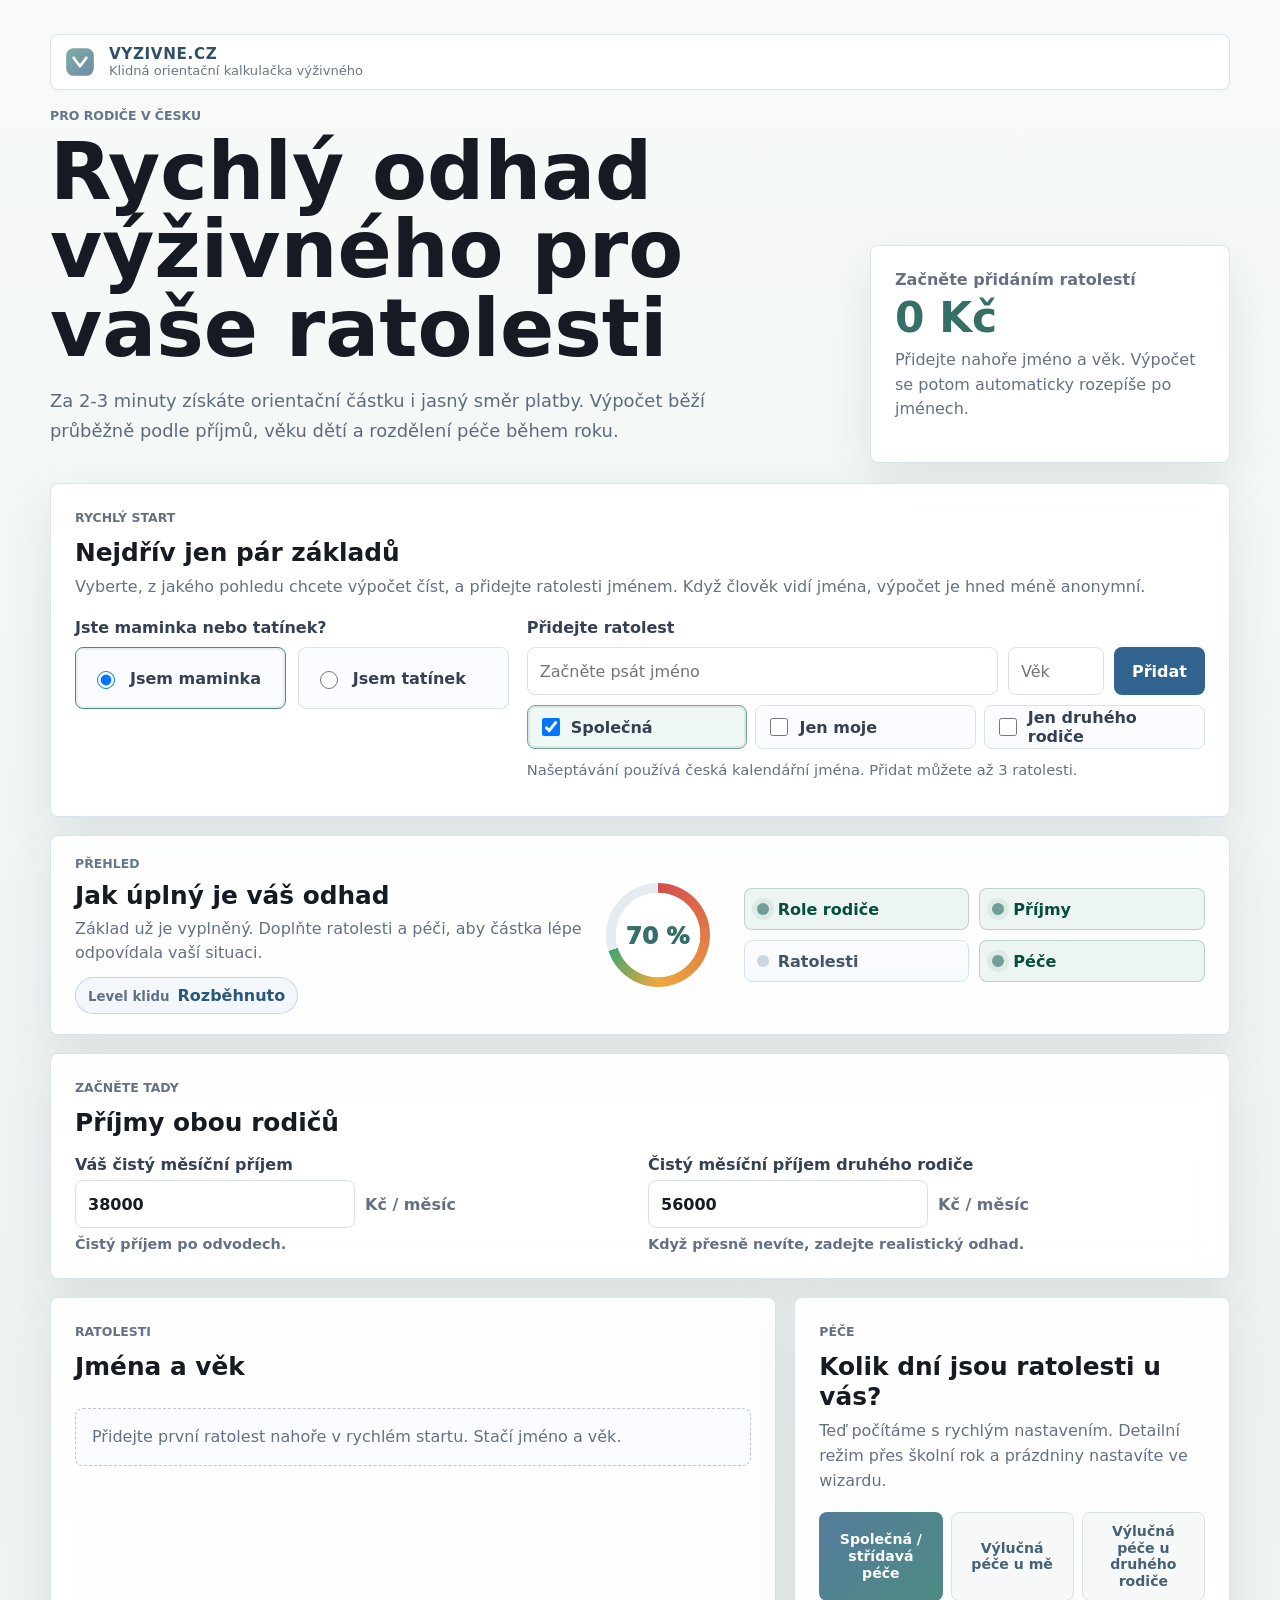
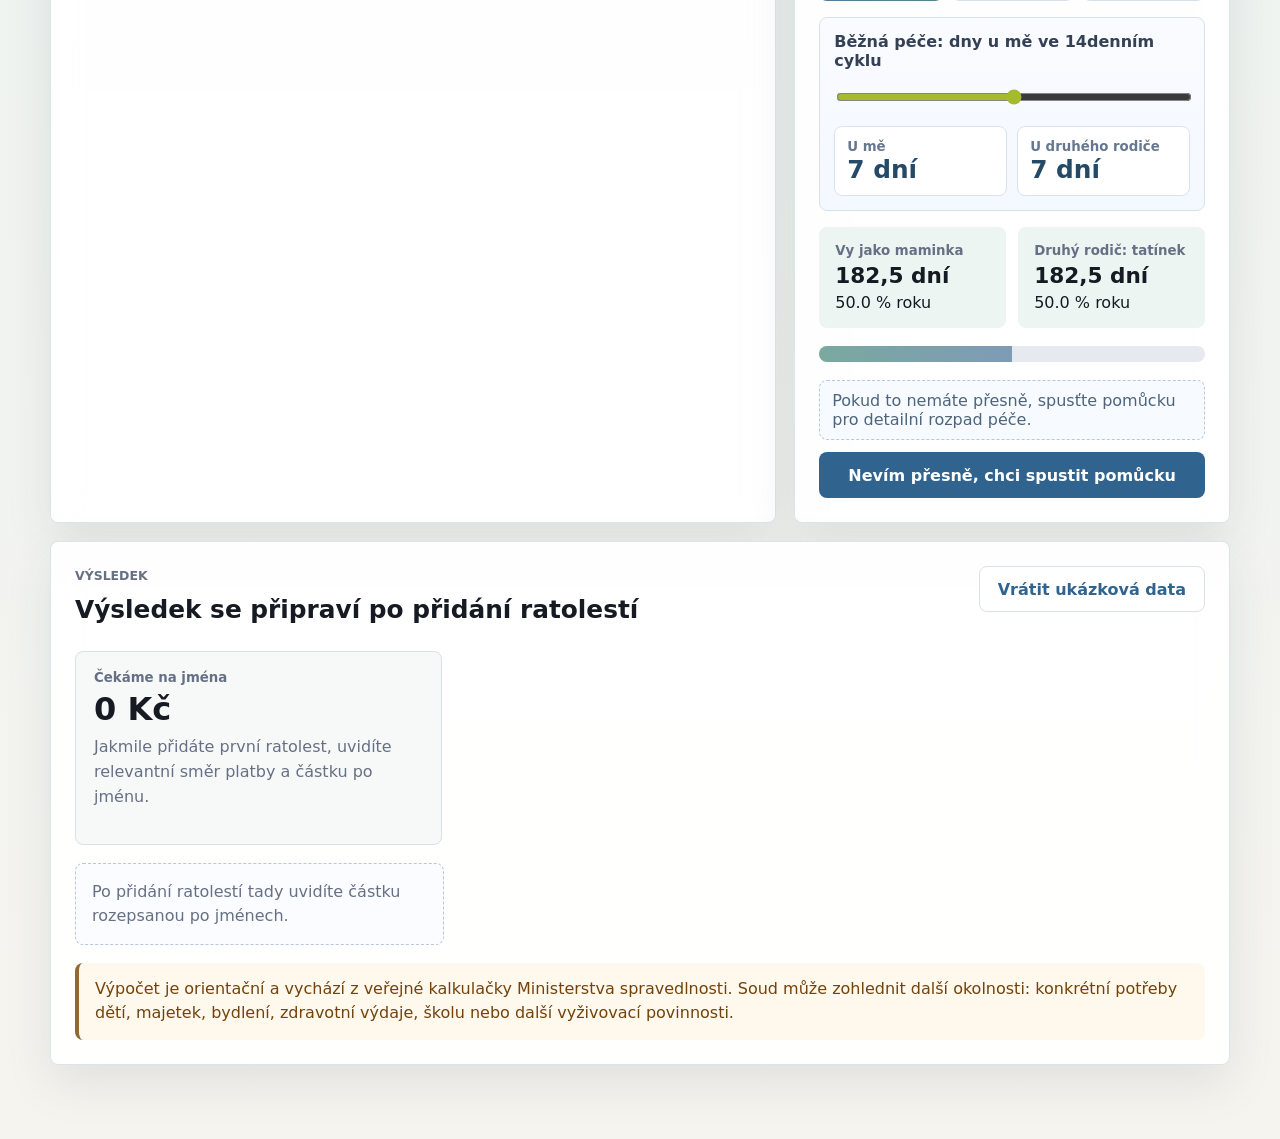
==== index.html @ 01958b6e "Switch child ownership to 3-checkbox scope model" ====
<!doctype html>
<html lang="cs">
  <head>
    <meta charset="utf-8">
    <meta name="viewport" content="width=device-width, initial-scale=1">
    <title>Vyzivne.cz | Klidná kalkulačka výživného</title>
    <meta name="description" content="Klidná orientační kalkulačka výživného pro rodiče v Česku. Rychlý odhad podle příjmů, věku ratolestí a rozdělení péče během roku i prázdnin.">
    <meta name="robots" content="index, follow, max-image-preview:large">
    <meta name="theme-color" content="#7DAEA4">
    <link rel="canonical" href="https://vyzivne.vercel.app/">

    <meta property="og:type" content="website">
    <meta property="og:locale" content="cs_CZ">
    <meta property="og:site_name" content="Vyzivne.cz">
    <meta property="og:title" content="Vyzivne.cz | Klidná kalkulačka výživného">
    <meta property="og:description" content="Rychlý orientační odhad výživného pro rodiče v Česku. Přehledně podle příjmů, věku ratolestí a péče včetně prázdnin.">
    <meta property="og:url" content="https://vyzivne.vercel.app/">
    <meta property="og:image" content="https://vyzivne.vercel.app/og-image.svg">
    <meta property="og:image:type" content="image/svg+xml">
    <meta property="og:image:width" content="1200">
    <meta property="og:image:height" content="630">

    <meta name="twitter:card" content="summary_large_image">
    <meta name="twitter:title" content="Vyzivne.cz | Klidná kalkulačka výživného">
    <meta name="twitter:description" content="Orientační kalkulačka výživného pro rodiče v Česku.">
    <meta name="twitter:image" content="https://vyzivne.vercel.app/og-image.svg">

    <link rel="icon" type="image/svg+xml" href="/favicon.svg">
    <link rel="apple-touch-icon" href="/favicon.svg">
    <link rel="manifest" href="/site.webmanifest">
    <script type="application/ld+json">
      {
        "@context": "https://schema.org",
        "@type": "WebApplication",
        "name": "Vyzivne.cz",
        "url": "https://vyzivne.vercel.app/",
        "applicationCategory": "FinanceApplication",
        "operatingSystem": "Web",
        "inLanguage": "cs-CZ",
        "description": "Klidná orientační kalkulačka výživného pro rodiče v Česku.",
        "offers": {
          "@type": "Offer",
          "price": "0",
          "priceCurrency": "CZK"
        }
      }
    </script>
    <link rel="stylesheet" href="styles.css">
  </head>
  <body>
    <main class="app-shell">
      <header class="brand-header" aria-label="Název aplikace">
        <svg class="brand-logo" viewBox="0 0 64 64" aria-hidden="true">
          <defs>
            <linearGradient id="brandGradient" x1="0%" y1="0%" x2="100%" y2="100%">
              <stop offset="0%" stop-color="#7DAEA4"></stop>
              <stop offset="100%" stop-color="#6F89A8"></stop>
            </linearGradient>
          </defs>
          <rect x="6" y="6" width="52" height="52" rx="14" fill="url(#brandGradient)"></rect>
          <path d="M20 24L32 40L44 24" fill="none" stroke="#FFFFFF" stroke-width="5" stroke-linecap="round" stroke-linejoin="round"></path>
        </svg>
        <div class="brand-text">
          <strong>VYZIVNE.CZ</strong>
          <span>Klidná orientační kalkulačka výživného</span>
        </div>
      </header>

      <section class="hero">
        <div class="hero-copy">
          <p class="eyebrow">Pro rodiče v Česku</p>
          <h1>Rychlý odhad výživného pro vaše ratolesti</h1>
          <p class="lead">Za 2-3 minuty získáte orientační částku i jasný směr platby. Výpočet běží průběžně podle příjmů, věku dětí a rozdělení péče během roku.</p>
        </div>
        <div class="result-hero" aria-live="polite">
          <span id="resultContext">Při zadaných údajích vychází</span>
          <strong id="mainAmount">0 Kč</strong>
          <p id="mainVerdict">Vyplňte příjmy a ratolesti. Výsledek se dopočítá automaticky.</p>
        </div>
      </section>

      <section class="onboarding-card" aria-labelledby="onboardingTitle">
        <div class="section-head">
          <p class="eyebrow">Rychlý start</p>
          <h2 id="onboardingTitle">Nejdřív jen pár základů</h2>
          <p>Vyberte, z jakého pohledu chcete výpočet číst, a přidejte ratolesti jménem. Když člověk vidí jména, výpočet je hned méně anonymní.</p>
        </div>

        <div class="start-grid">
          <div>
            <label class="field-label">Jste maminka nebo tatínek?</label>
            <div class="role-grid compact" role="radiogroup" aria-label="Jste maminka nebo tatínek">
              <label class="role-choice">
                <input type="radio" name="userRole" value="mother" checked>
                <span>Jsem maminka</span>
              </label>
              <label class="role-choice">
                <input type="radio" name="userRole" value="father">
                <span>Jsem tatínek</span>
              </label>
            </div>
          </div>

          <div class="child-add">
            <label class="field-label" for="childNameInput">Přidejte ratolest</label>
            <div class="add-row">
              <input id="childNameInput" type="text" name="childQuickName" list="czechNameOptions" autocomplete="name" spellcheck="false" placeholder="Začněte psát jméno" maxlength="32">
              <input id="childAgeInput" type="number" name="childQuickAge" min="0" max="26" placeholder="Věk" inputmode="numeric">
              <button id="addChildBtn" type="button">Přidat</button>
            </div>
            <div class="scope-group" aria-label="Typ ratolesti">
              <label class="scope-option">
                <input id="childScopeShared" type="checkbox" checked>
                <span>Společná</span>
              </label>
              <label class="scope-option">
                <input id="childScopeMine" type="checkbox">
                <span>Jen moje</span>
              </label>
              <label class="scope-option">
                <input id="childScopeOther" type="checkbox">
                <span>Jen druhého rodiče</span>
              </label>
            </div>
            <datalist id="czechNameOptions"></datalist>
            <p class="microcopy">Našeptávání používá česká kalendářní jména. Přidat můžete až 3 ratolesti.</p>
            <div id="childTagList" class="child-tags" aria-live="polite"></div>
          </div>
        </div>
      </section>

      <section class="momentum-card" aria-labelledby="momentumTitle">
        <div class="momentum-copy">
          <p class="eyebrow">Přehled</p>
          <h2 id="momentumTitle">Jak úplný je váš odhad</h2>
          <p id="boostMessage">Začněte základními údaji. Každý doplněný krok pomáhá udělat výsledek srozumitelnější.</p>
          <div class="game-level">
            <small>Level klidu</small>
            <strong id="calmLevel">Nováček</strong>
          </div>
        </div>
        <div class="score-ring" aria-label="Míra vyplnění">
          <span id="clarityScore">0 %</span>
        </div>
        <div class="quest-list" aria-label="Doplněné části">
          <div class="quest-item" data-quest="role"><span></span>Role rodiče</div>
          <div class="quest-item" data-quest="income"><span></span>Příjmy</div>
          <div class="quest-item" data-quest="children"><span></span>Ratolesti</div>
          <div class="quest-item" data-quest="care"><span></span>Péče</div>
        </div>
      </section>

      <section class="quick-card" aria-labelledby="startTitle">
        <div class="section-head">
          <p class="eyebrow">Začněte tady</p>
          <h2 id="startTitle">Příjmy obou rodičů</h2>
        </div>

        <div class="money-grid">
          <label class="money-field">
            Váš čistý měsíční příjem
            <div class="money-input">
              <input id="myIncome" type="number" name="myIncome" min="0" max="500000" step="500" value="38000" inputmode="numeric" autocomplete="off" placeholder="38000">
              <span>Kč / měsíc</span>
            </div>
            <small class="hint">Čistý příjem po odvodech.</small>
          </label>
          <label class="money-field">
            Čistý měsíční příjem druhého rodiče
            <div class="money-input">
              <input id="otherIncome" type="number" name="otherIncome" min="0" max="500000" step="500" value="56000" inputmode="numeric" autocomplete="off" placeholder="56000">
              <span>Kč / měsíc</span>
            </div>
            <small class="hint">Když přesně nevíte, zadejte realistický odhad.</small>
          </label>
        </div>
      </section>

      <section class="dashboard">
        <article class="quick-card children-panel">
          <div class="section-head inline">
            <div>
              <p class="eyebrow">Ratolesti</p>
              <h2>Jména a věk</h2>
            </div>
          </div>
          <div id="childrenWrap" class="children-list"></div>
        </article>

        <aside class="quick-card care-panel">
          <div class="section-head">
            <p class="eyebrow">Péče</p>
            <h2>Kolik dní jsou ratolesti u vás?</h2>
            <p>Teď počítáme s rychlým nastavením. Detailní režim přes školní rok a prázdniny nastavíte ve wizardu.</p>
          </div>

          <div class="quick-presets" aria-label="Rychlá volba péče">
            <button type="button" class="preset-chip is-active" data-care-preset="shared">Společná / střídavá péče</button>
            <button type="button" class="preset-chip" data-care-preset="mostlyMe">Výlučná péče u mě</button>
            <button type="button" class="preset-chip" data-care-preset="mostlyOther">Výlučná péče u druhého rodiče</button>
          </div>

          <div class="quick-care-slider">
            <label for="quickCareDaysMe">Běžná péče: dny u mě ve 14denním cyklu</label>
            <input id="quickCareDaysMe" type="range" min="0" max="14" step="0.5" value="7">
            <div class="regular-split" id="quickRegularLabel">
              <div>
                <small>U mě</small>
                <strong id="quickMyDays">7 dní</strong>
              </div>
              <div>
                <small>U druhého rodiče</small>
                <strong id="quickOtherDays">7 dní</strong>
              </div>
            </div>
          </div>

          <div class="care-summary">
            <div>
              <small id="myCareLabel">Vy</small>
              <strong id="myCareDays">0 dní</strong>
              <span id="myCarePercent">0 % roku</span>
            </div>
            <div>
              <small id="otherCareLabel">Druhý rodič</small>
              <strong id="otherCareDays">0 dní</strong>
              <span id="otherCarePercent">0 % roku</span>
            </div>
          </div>

          <div class="care-bar" aria-hidden="true">
            <div id="myCareFill"></div>
          </div>

          <p class="helper-callout">Pokud to nemáte přesně, spusťte pomůcku pro detailní rozpad péče.</p>
          <button id="openWizard" type="button" class="wide">Nevím přesně, chci spustit pomůcku</button>
        </aside>
      </section>

      <section class="quick-card results-panel">
        <div class="section-head inline">
          <div>
            <p class="eyebrow">Výsledek</p>
            <h2 id="resultTitle">Co by mělo chodit na ratolesti</h2>
          </div>
          <button id="resetDemo" type="button" class="ghost">Vrátit ukázková data</button>
        </div>

        <div id="paymentSummary" class="money-story"></div>

        <div id="childResults" class="child-results"></div>

        <p class="legal-note">Výpočet je orientační a vychází z veřejné kalkulačky Ministerstva spravedlnosti. Soud může zohlednit další okolnosti: konkrétní potřeby dětí, majetek, bydlení, zdravotní výdaje, školu nebo další vyživovací povinnosti.</p>
      </section>
    </main>

    <div id="wizardOverlay" class="modal-overlay" hidden>
      <section class="modal" role="dialog" aria-modal="true" aria-labelledby="wizardTitle">
        <div class="modal-head">
          <div>
            <p class="eyebrow">Detail péče</p>
            <h2 id="wizardTitle">Nastavení péče a prázdnin</h2>
          </div>
          <button id="closeWizard" type="button" class="icon-button" aria-label="Zavřít">×</button>
        </div>

        <div class="modal-steps" aria-label="Kroky detailního nastavení">
          <button class="step-dot is-active" type="button" data-wizard-step="0"><span>1</span><small>Běžná péče</small></button>
          <button class="step-dot" type="button" data-wizard-step="1"><span>2</span><small>Prázdninová péče</small></button>
          <button class="step-dot" type="button" data-wizard-step="2"><span>3</span><small>Kontrola</small></button>
        </div>

        <form id="careForm">
          <section class="wizard-step is-active" data-step="0">
            <h3>1/3 Běžná péče přes školní rok</h3>
            <div class="two-col">
              <label>
                Typ péče
                <select id="careType">
                  <option value="shared">Společná nebo střídavá péče</option>
                  <option value="mostlyMe">Výlučná péče u mě</option>
                  <option value="mostlyOther">Výlučná péče u druhého rodiče</option>
                </select>
              </label>
              <label>
                Rok výpočtu
                <input id="calcYear" type="number" min="2024" max="2035" value="2026">
              </label>
            </div>
            <div class="slider-card">
              <label for="regularDaysMe">Běžný režim: dní u vás ve 14denním cyklu</label>
              <input id="regularDaysMe" type="range" min="0" max="14" step="0.5" value="7">
              <div class="regular-split" id="regularDaysLabel">
                <div>
                  <small>U mě</small>
                  <strong id="regularMyDays">7 dní</strong>
                </div>
                <div>
                  <small>U druhého rodiče</small>
                  <strong id="regularOtherDays">7 dní</strong>
                </div>
              </div>
            </div>
          </section>

          <section class="wizard-step" data-step="1">
            <h3>2/3 Prázdninová péče</h3>
            <p class="subtle">Zadejte, kolik dní z daného období jsou ratolesti u vás. Zbytek se započte druhému rodiči.</p>
            <div id="holidayWrap" class="holiday-list"></div>
          </section>

          <section class="wizard-step" data-step="2">
            <h3>3/3 Kontrola a finální přepočet</h3>
            <div class="modal-review">
              <div>
                <small id="reviewMeLabel">Vy</small>
                <strong id="reviewMeDays">0 dní</strong>
                <span id="reviewMePercent">0 %</span>
              </div>
              <div>
                <small id="reviewOtherLabel">Druhý rodič</small>
                <strong id="reviewOtherDays">0 dní</strong>
                <span id="reviewOtherPercent">0 %</span>
              </div>
            </div>
            <p class="subtle">Po uložení se hlavní odhad okamžitě přepočítá.</p>
          </section>

          <div class="modal-actions">
            <button id="wizardPrev" type="button" class="ghost">Zpět</button>
            <button id="wizardNext" type="button">Pokračovat</button>
            <button id="wizardSave" type="submit">Uložit a přepočítat</button>
          </div>
        </form>
      </section>
    </div>

    <div id="boostToast" class="boost-toast" role="status" aria-live="polite" hidden>
      <strong id="boostTitle">Hotovo</strong>
      <span id="boostText">Výsledek je zase o něco jasnější.</span>
    </div>
    <div id="confettiLayer" class="confetti-layer" aria-hidden="true"></div>

    <script src="app.js"></script>
  </body>
</html>
---- styles.css ----
:root {
  --ink: #161a22;
  --muted: #667085;
  --line: #d8e0ea;
  --soft: #f4f7fb;
  --panel: #ffffff;
  --blue: #31638f;
  --blue-dark: #224763;
  --teal: #4d8c83;
  --teal-dark: #356f67;
  --pink: #8b5d77;
  --amber: #8f6a35;
  --sage: #edf5f2;
  --shadow: 0 18px 48px rgba(38, 54, 71, 0.1);
}

* {
  box-sizing: border-box;
}

body {
  margin: 0;
  min-height: 100vh;
  font-family: Inter, ui-sans-serif, system-ui, -apple-system, BlinkMacSystemFont, "Segoe UI", sans-serif;
  color: var(--ink);
  background:
    linear-gradient(180deg, #f7faf9 0%, #edf3f1 48%, #f6f4ef 100%);
}

button,
input,
select {
  font: inherit;
}

button {
  min-height: 46px;
  border: 0;
  border-radius: 8px;
  padding: 0 18px;
  color: #ffffff;
  background: var(--blue);
  font-weight: 800;
  cursor: pointer;
}

button:hover {
  background: var(--blue-dark);
}

button.ghost {
  color: var(--blue);
  background: #ffffff;
  border: 1px solid var(--line);
}

button.ghost:hover {
  color: #ffffff;
  border-color: var(--blue-dark);
}

button.wide {
  width: 100%;
}

input,
select {
  width: 100%;
  min-height: 48px;
  border: 1px solid var(--line);
  border-radius: 8px;
  padding: 10px 12px;
  background: #ffffff;
  color: var(--ink);
}

input:focus,
select:focus,
button:focus-visible {
  outline: 3px solid rgba(23, 92, 211, 0.2);
  outline-offset: 2px;
}

label {
  display: grid;
  gap: 8px;
  color: #344054;
  font-weight: 800;
}

h1,
h2,
h3,
p {
  margin-top: 0;
}

h1 {
  max-width: 760px;
  margin-bottom: 18px;
  font-size: clamp(2.3rem, 7vw, 5rem);
  line-height: 0.98;
  letter-spacing: 0;
}

h2 {
  margin-bottom: 8px;
  font-size: 1.55rem;
  line-height: 1.2;
  letter-spacing: 0;
}

h3 {
  margin-bottom: 16px;
  font-size: 1.25rem;
  letter-spacing: 0;
}

.app-shell {
  width: min(1180px, calc(100% - 32px));
  margin: 0 auto;
  padding: 34px 0 56px;
}

.brand-header {
  display: flex;
  align-items: center;
  gap: 12px;
  margin-bottom: 18px;
  padding: 10px 12px;
  border: 1px solid rgba(216, 224, 234, 0.9);
  border-radius: 8px;
  background: rgba(255, 255, 255, 0.94);
}

.brand-text {
  display: grid;
  line-height: 1.15;
}

.brand-logo {
  width: 34px;
  height: 34px;
  flex: 0 0 auto;
}

.brand-text strong {
  color: #2f4f65;
  font-size: 0.95rem;
  letter-spacing: 0.04em;
}

.brand-text span {
  color: #6b7788;
  font-size: 0.82rem;
}

.hero {
  display: grid;
  grid-template-columns: minmax(0, 1fr) 360px;
  gap: 24px;
  align-items: end;
  margin-bottom: 20px;
}

.eyebrow {
  margin-bottom: 10px;
  color: #65758a;
  font-size: 0.78rem;
  font-weight: 900;
  letter-spacing: 0;
  text-transform: uppercase;
}

.lead {
  max-width: 720px;
  color: #5e6b7a;
  font-size: 1.12rem;
  line-height: 1.65;
}

.result-hero,
.quick-card {
  border: 1px solid rgba(216, 224, 234, 0.9);
  border-radius: 8px;
  background: rgba(255, 255, 255, 0.92);
  box-shadow: var(--shadow);
  backdrop-filter: blur(14px);
}

.result-hero {
  padding: 24px;
}

.onboarding-card {
  margin-bottom: 18px;
  padding: 24px;
  border: 1px solid rgba(216, 224, 234, 0.9);
  border-radius: 8px;
  background: rgba(255, 255, 255, 0.94);
  box-shadow: var(--shadow);
  backdrop-filter: blur(14px);
}

.start-grid {
  display: grid;
  grid-template-columns: minmax(260px, 0.78fr) minmax(0, 1.22fr);
  gap: 18px;
}

.field-label {
  display: block;
  margin-bottom: 10px;
  color: #344054;
  font-weight: 900;
}

.result-hero span,
.story-card small,
.care-summary small,
.modal-review small {
  display: block;
  color: var(--muted);
  font-weight: 800;
}

.result-hero strong {
  display: block;
  margin: 8px 0;
  color: var(--teal-dark);
  font-size: 2.65rem;
  line-height: 1;
}

.result-hero p,
.section-head p,
.story-card p,
.legal-note,
.subtle {
  color: var(--muted);
  line-height: 1.55;
}

.momentum-card {
  display: grid;
  grid-template-columns: minmax(0, 1fr) 120px minmax(300px, 0.9fr);
  gap: 18px;
  align-items: center;
  margin-bottom: 18px;
  padding: 20px 24px;
  border: 1px solid rgba(216, 224, 234, 0.9);
  border-radius: 8px;
  background: rgba(255, 255, 255, 0.9);
  box-shadow: var(--shadow);
  backdrop-filter: blur(14px);
}

.momentum-copy h2 {
  margin-bottom: 6px;
}

.momentum-copy p:not(.eyebrow) {
  margin-bottom: 0;
  color: var(--muted);
  line-height: 1.5;
}

.game-level {
  display: inline-flex;
  align-items: baseline;
  gap: 8px;
  margin-top: 12px;
  padding: 8px 12px;
  border: 1px solid rgba(111, 137, 168, 0.32);
  border-radius: 999px;
  background: #f3f7fc;
}

.game-level small {
  color: #5f7186;
  font-weight: 800;
}

.game-level strong {
  color: #2a5878;
  font-size: 1rem;
}

.score-ring {
  --score: 0deg;
  display: grid;
  place-items: center;
  width: 104px;
  aspect-ratio: 1;
  border-radius: 50%;
  background:
    radial-gradient(circle at center, #ffffff 0 57%, transparent 58%),
    conic-gradient(#d54d4d 0deg, #eca83f 180deg, #42a56f var(--score), #e6eaf1 0);
}

.score-ring span {
  color: var(--teal-dark);
  font-size: 1.45rem;
  font-weight: 950;
}

.quest-list {
  display: grid;
  grid-template-columns: repeat(2, minmax(0, 1fr));
  gap: 10px;
}

.quest-item {
  display: flex;
  align-items: center;
  gap: 9px;
  min-height: 42px;
  padding: 10px 12px;
  border: 1px solid var(--line);
  border-radius: 8px;
  color: #475467;
  background: linear-gradient(180deg, #fbfcff 0%, #f5f9ff 100%);
  font-weight: 850;
}

.quest-item span {
  width: 12px;
  height: 12px;
  flex: 0 0 auto;
  border-radius: 50%;
  background: #cdd5df;
}

.quest-item.is-complete {
  color: #064e3b;
  border-color: rgba(77, 140, 131, 0.32);
  background: var(--sage);
}

.quest-item.is-complete span {
  background: #6f9f96;
  box-shadow: 0 0 0 5px rgba(77, 140, 131, 0.1);
}

.quick-card {
  padding: 24px;
  margin-bottom: 18px;
}

.section-head {
  margin-bottom: 18px;
}

.section-head.inline {
  display: flex;
  align-items: start;
  justify-content: space-between;
  gap: 18px;
}

.role-grid {
  display: grid;
  grid-template-columns: repeat(2, minmax(0, 1fr));
  gap: 12px;
  margin-bottom: 18px;
}

.role-grid.compact {
  margin-bottom: 0;
}

.role-choice {
  display: flex;
  align-items: center;
  gap: 12px;
  min-height: 62px;
  padding: 16px;
  border: 1px solid var(--line);
  border-radius: 8px;
  background: #fbfcff;
  cursor: pointer;
}

.role-choice:has(input:checked) {
  border-color: var(--teal);
  box-shadow: inset 0 0 0 2px rgba(77, 140, 131, 0.12);
}

.role-choice input {
  width: 18px;
  min-height: 18px;
}

.child-add {
  display: grid;
  align-content: start;
}

.add-row {
  display: grid;
  grid-template-columns: minmax(0, 1fr) 96px auto;
  gap: 10px;
}

.microcopy {
  margin: 10px 0 0;
  color: var(--muted);
  font-size: 0.92rem;
  line-height: 1.45;
}

.scope-group {
  display: grid;
  grid-template-columns: repeat(3, minmax(0, 1fr));
  gap: 8px;
  margin-top: 10px;
}

.scope-option {
  display: flex;
  align-items: center;
  gap: 8px;
  min-height: 44px;
  padding: 0 10px;
  border: 1px solid var(--line);
  border-radius: 8px;
  background: #fbfcff;
  font-weight: 700;
  cursor: pointer;
}

.scope-option:has(input:checked) {
  border-color: #73a198;
  box-shadow: inset 0 0 0 2px rgba(115, 161, 152, 0.18);
  background: #eff8f5;
}

.scope-option input {
  width: 18px;
  min-height: 18px;
}

.child-tags {
  display: flex;
  flex-wrap: wrap;
  gap: 8px;
  margin-top: 12px;
}

.child-tag {
  display: inline-flex;
  align-items: center;
  gap: 8px;
  min-height: 38px;
  padding: 8px 10px 8px 12px;
  border: 1px solid rgba(77, 140, 131, 0.28);
  border-radius: 999px;
  color: #315e57;
  background: var(--sage);
  font-weight: 850;
}

.child-tag button {
  width: 24px;
  min-height: 24px;
  padding: 0;
  border-radius: 999px;
  color: #315e57;
  background: rgba(255, 255, 255, 0.72);
  line-height: 1;
}

.money-grid,
.two-col {
  display: grid;
  grid-template-columns: repeat(2, minmax(0, 1fr));
  gap: 16px;
}

.money-field {
  gap: 6px;
}

.money-input {
  display: grid;
  grid-template-columns: minmax(160px, 280px) auto;
  align-items: center;
  gap: 10px;
}

.money-input span {
  color: var(--muted);
  font-weight: 700;
}

.hint {
  color: var(--muted);
  font-size: 0.9rem;
  font-weight: 600;
  line-height: 1.4;
}

.dashboard {
  display: grid;
  grid-template-columns: minmax(0, 1.25fr) minmax(320px, 0.75fr);
  gap: 18px;
}

.compact-control {
  width: 150px;
}

.children-list {
  display: grid;
  gap: 12px;
}

.child-row {
  display: grid;
  grid-template-columns: minmax(0, 1fr) 130px;
  gap: 12px;
  padding: 16px;
  border: 1px solid var(--line);
  border-radius: 8px;
  background: #fbfcff;
}

.child-meta {
  grid-column: 1 / -1;
  margin-top: 2px;
}

.child-meta > label {
  margin-bottom: 0;
}

.row-scope-group {
  margin-top: 0;
}

.empty-children {
  padding: 16px;
  border: 1px dashed #b9c6d5;
  border-radius: 8px;
  color: var(--muted);
  background: #fbfcff;
  line-height: 1.5;
}

.care-panel {
  align-self: start;
}

.quick-presets {
  display: grid;
  grid-template-columns: repeat(3, minmax(0, 1fr));
  gap: 8px;
  margin-bottom: 16px;
}

.preset-chip {
  min-height: 54px;
  padding: 10px 12px;
  color: #456176;
  background: #f7f8f8;
  border: 1px solid var(--line);
  font-size: 0.88rem;
  line-height: 1.2;
}

.preset-chip:hover,
.preset-chip.is-active {
  color: #ffffff;
  background: linear-gradient(135deg, #557c9c, #4c8b82);
  border-color: transparent;
}

.quick-care-slider {
  margin-bottom: 16px;
  padding: 14px;
  border: 1px solid var(--line);
  border-radius: 8px;
  background: linear-gradient(180deg, #f9fbff 0%, #f4f8ff 100%);
}

.quick-care-slider label {
  margin-bottom: 10px;
}

.quick-care-slider input,
.slider-card input {
  accent-color: #42a56f;
}

.quick-care-slider input[type="range"],
.slider-card input[type="range"] {
  min-height: 30px;
  padding: 0;
  border: 0;
  background: transparent;
}

.regular-split {
  display: grid;
  grid-template-columns: repeat(2, minmax(0, 1fr));
  gap: 10px;
  margin-top: 10px;
}

.regular-split div {
  padding: 12px;
  border-radius: 8px;
  background: #ffffff;
  border: 1px solid #d9e3ef;
}

.regular-split small {
  display: block;
  color: #66788f;
  font-weight: 800;
}

.regular-split strong {
  display: block;
  margin-top: 4px;
  font-size: 1.55rem;
  line-height: 1;
  color: #244a67;
}

.helper-callout {
  margin: 0 0 12px;
  padding: 10px 12px;
  border: 1px dashed #b6c8dc;
  border-radius: 8px;
  background: #f7fbff;
  color: #4d647d;
}

.care-summary,
.modal-review {
  display: grid;
  grid-template-columns: repeat(2, minmax(0, 1fr));
  gap: 12px;
  margin-bottom: 16px;
}

.care-summary div,
.modal-review div {
  padding: 16px;
  border-radius: 8px;
  background: var(--sage);
}

.care-summary strong,
.modal-review strong {
  display: block;
  margin: 5px 0;
  font-size: 1.35rem;
}

.care-bar {
  overflow: hidden;
  height: 16px;
  margin: 18px 0;
  border-radius: 999px;
  background: #e6e9ef;
}

.care-bar div {
  height: 100%;
  width: 50%;
  background: linear-gradient(90deg, #7aa99f, #7e9bb6);
}

.money-story {
  display: grid;
  grid-template-columns: repeat(3, minmax(0, 1fr));
  gap: 14px;
  margin-bottom: 18px;
}

.story-card {
  min-height: 160px;
  padding: 18px;
  border: 1px solid var(--line);
  border-radius: 8px;
  background: #fbfcff;
}

.story-card.primary {
  color: #ffffff;
  border-color: transparent;
  background: linear-gradient(135deg, #527f78, #416b8f);
}

.story-card.quiet {
  background: #f7f8f8;
}

.story-card.primary small,
.story-card.primary p {
  color: rgba(255, 255, 255, 0.86);
}

.story-card strong {
  display: block;
  margin: 8px 0 10px;
  font-size: 2rem;
  line-height: 1;
}

.child-results {
  display: grid;
  grid-template-columns: repeat(3, minmax(0, 1fr));
  gap: 12px;
}

.direction-breakdown {
  grid-column: 1 / -1;
  padding: 16px;
  border: 1px solid var(--line);
  border-radius: 8px;
  background: #fbfcff;
}

.direction-breakdown h3 {
  margin-bottom: 12px;
  font-size: 1.05rem;
}

.child-results-grid {
  display: grid;
  grid-template-columns: repeat(3, minmax(0, 1fr));
  gap: 12px;
}

.child-result-card {
  padding: 16px;
  border: 1px solid var(--line);
  border-radius: 8px;
  background: #ffffff;
}

.child-result-card strong {
  display: block;
  margin-top: 8px;
  color: var(--teal-dark);
  font-size: 1.45rem;
}

.legal-note {
  margin: 18px 0 0;
  padding: 14px 16px;
  border-left: 4px solid var(--amber);
  border-radius: 8px;
  background: #fff8ed;
  color: #73430b;
}

.modal-overlay {
  position: fixed;
  inset: 0;
  z-index: 10;
  display: grid;
  place-items: center;
  padding: 18px;
  background: rgba(15, 23, 42, 0.52);
}

.modal-overlay[hidden] {
  display: none;
}

.modal {
  width: min(820px, 100%);
  max-height: min(820px, calc(100vh - 36px));
  overflow: auto;
  padding: 24px;
  border-radius: 8px;
  background: #ffffff;
  box-shadow: 0 30px 90px rgba(0, 0, 0, 0.28);
}

.modal-head {
  display: flex;
  justify-content: space-between;
  gap: 16px;
  margin-bottom: 16px;
}

.icon-button {
  width: 44px;
  min-height: 44px;
  padding: 0;
  color: var(--ink);
  background: #eef2f7;
  font-size: 1.5rem;
}

.modal-steps {
  display: flex;
  flex-wrap: wrap;
  gap: 8px;
  margin-bottom: 20px;
}

.step-dot {
  display: grid;
  justify-items: center;
  gap: 2px;
  min-width: 130px;
  min-height: 52px;
  padding: 8px 10px;
  color: var(--blue);
  background: #eef3ff;
  border: 1px solid #d8e3f0;
}

.step-dot span {
  font-weight: 900;
}

.step-dot small {
  color: #5a7390;
  font-size: 0.72rem;
  font-weight: 800;
}

.step-dot.is-active {
  color: #ffffff;
  background: linear-gradient(135deg, #4f7b9f, #508a83);
  border-color: transparent;
}

.step-dot.is-active small {
  color: rgba(255, 255, 255, 0.88);
}

.wizard-step {
  display: none;
}

.wizard-step.is-active {
  display: block;
}

.slider-card {
  display: grid;
  gap: 12px;
  margin-top: 16px;
  padding: 18px;
  border-radius: 8px;
  background: linear-gradient(180deg, #f2fbf9 0%, #eef7ff 100%);
}

.holiday-list {
  display: grid;
  gap: 12px;
}

.holiday-row {
  display: grid;
  grid-template-columns: minmax(150px, 1fr) 120px 120px minmax(150px, 1fr);
  gap: 12px;
  align-items: end;
  padding: 14px;
  border: 1px solid var(--line);
  border-radius: 8px;
  background: #fbfcff;
}

.holiday-row small {
  display: block;
  margin-top: 4px;
  color: var(--muted);
}

.modal-actions {
  display: flex;
  justify-content: flex-end;
  gap: 10px;
  margin-top: 20px;
}

.boost-toast {
  position: fixed;
  right: 22px;
  bottom: 22px;
  z-index: 20;
  display: grid;
  gap: 4px;
  width: min(340px, calc(100% - 44px));
  padding: 16px 18px;
  border: 1px solid rgba(77, 140, 131, 0.26);
  border-radius: 8px;
  color: #315e57;
  background: #f0f7f4;
  box-shadow: 0 14px 38px rgba(38, 54, 71, 0.14);
  animation: boost-in 260ms ease-out;
}

.boost-toast[hidden] {
  display: none;
}

.boost-toast strong {
  font-size: 1rem;
}

.boost-toast span {
  color: #4c716b;
  line-height: 1.4;
}

.confetti-layer {
  position: fixed;
  inset: 0;
  z-index: 19;
  pointer-events: none;
  overflow: hidden;
}

.confetti-piece {
  position: absolute;
  top: -18px;
  width: 7px;
  height: 9px;
  border-radius: 999px;
  opacity: 0.55;
  animation: confetti-fall 820ms ease-out forwards;
}

.pulse-win {
  animation: pulse-win 720ms ease-out;
}

@keyframes boost-in {
  from {
    opacity: 0;
    transform: translateY(12px);
  }
  to {
    opacity: 1;
    transform: translateY(0);
  }
}

@keyframes confetti-fall {
  to {
    opacity: 0;
    transform: translate(var(--drift), 105vh) rotate(540deg);
  }
}

@keyframes pulse-win {
  0% {
    transform: scale(1);
    box-shadow: var(--shadow);
  }
  35% {
    transform: scale(1.01);
    box-shadow: 0 20px 54px rgba(77, 140, 131, 0.14);
  }
  100% {
    transform: scale(1);
    box-shadow: var(--shadow);
  }
}

@media (prefers-reduced-motion: reduce) {
  .boost-toast,
  .confetti-piece,
  .pulse-win {
    animation: none;
  }
}

@media (max-width: 980px) {
  .hero,
  .dashboard,
  .money-story,
  .momentum-card {
    grid-template-columns: 1fr;
  }

  .score-ring {
    width: 96px;
  }

  .child-results {
    grid-template-columns: 1fr;
  }

  .child-results-grid {
    grid-template-columns: 1fr;
  }
}

@media (max-width: 680px) {
  .app-shell {
    width: min(100% - 20px, 1180px);
    padding-top: 18px;
  }

  .quick-card,
  .modal,
  .onboarding-card {
    padding: 18px;
  }

  .start-grid,
  .add-row,
  .role-grid,
  .scope-group,
  .money-grid,
  .two-col,
  .quick-presets,
  .care-summary,
  .modal-review,
  .regular-split,
  .child-row,
  .holiday-row,
  .quest-list {
    grid-template-columns: 1fr;
  }

  .child-meta {
    grid-template-columns: 1fr;
  }

  .money-input {
    grid-template-columns: 1fr;
    gap: 6px;
  }

  .section-head.inline,
  .modal-actions {
    display: grid;
  }

  .compact-control {
    width: 100%;
  }
}
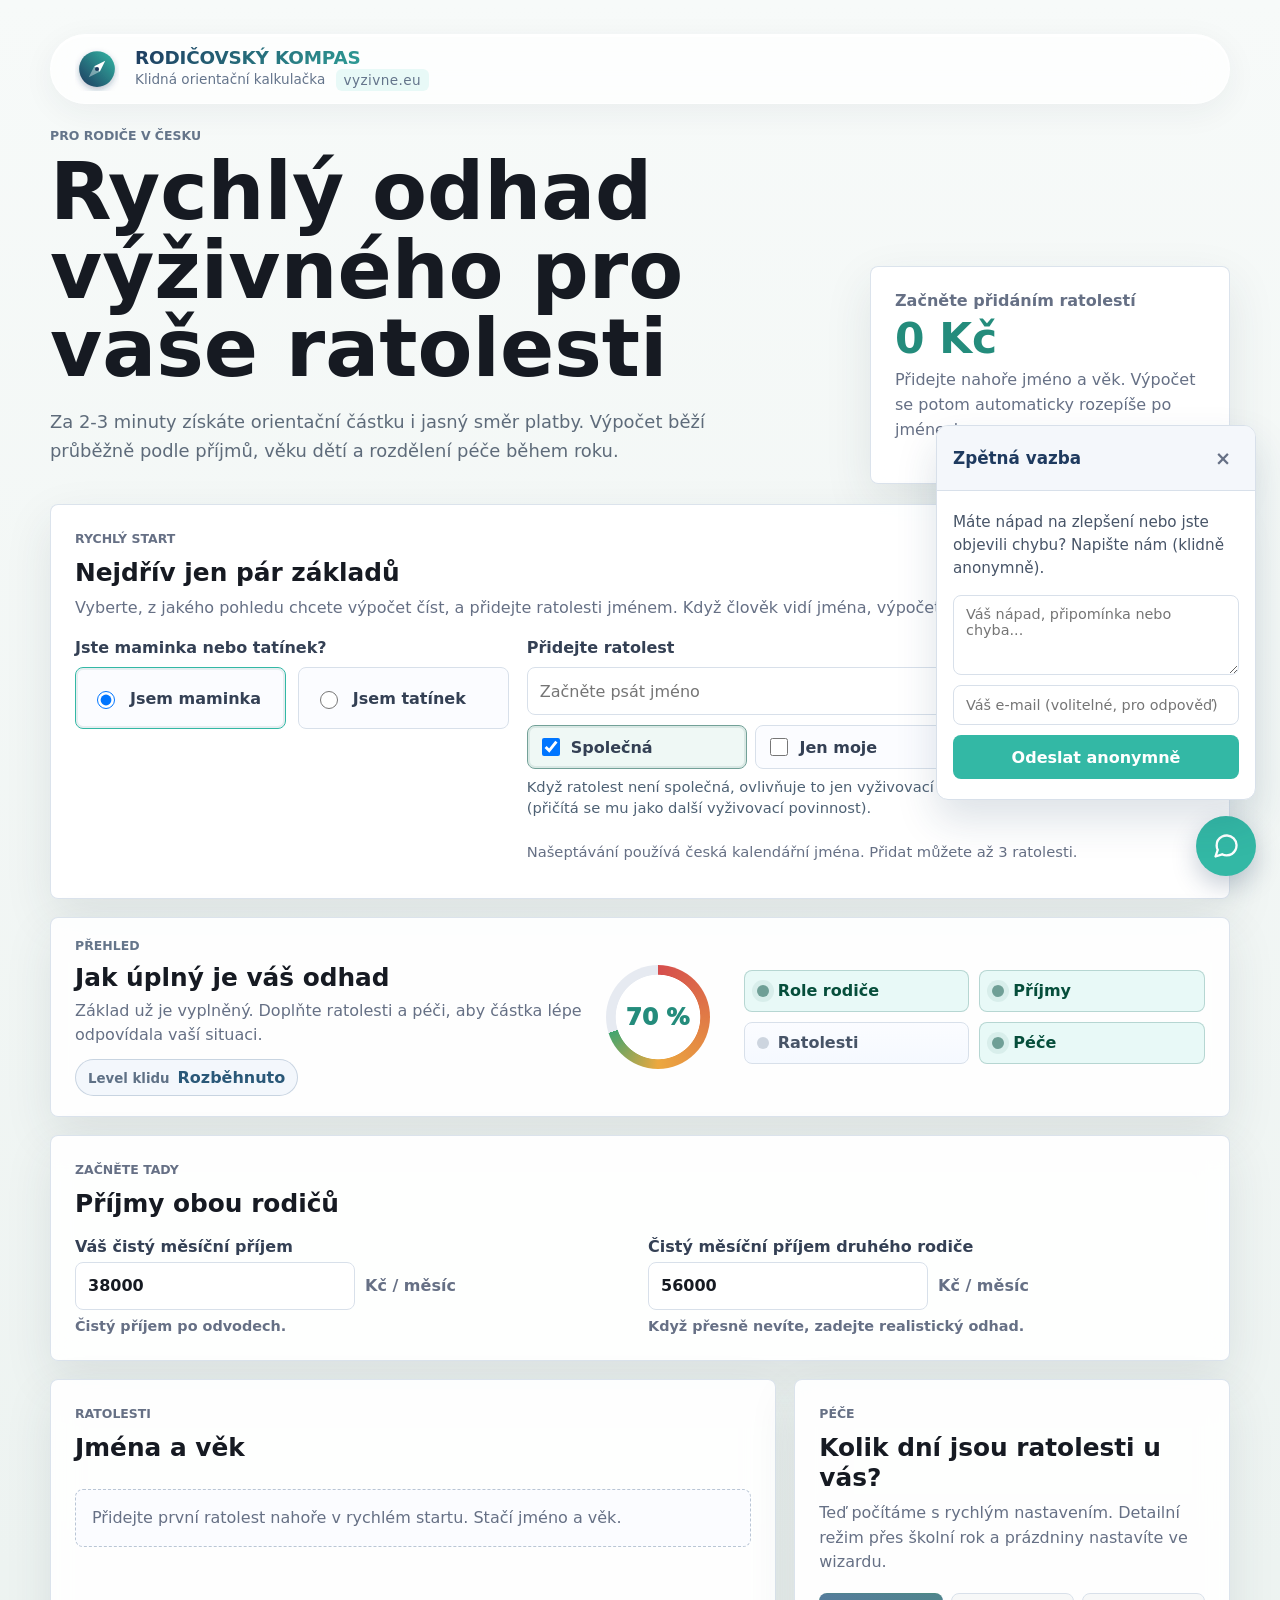
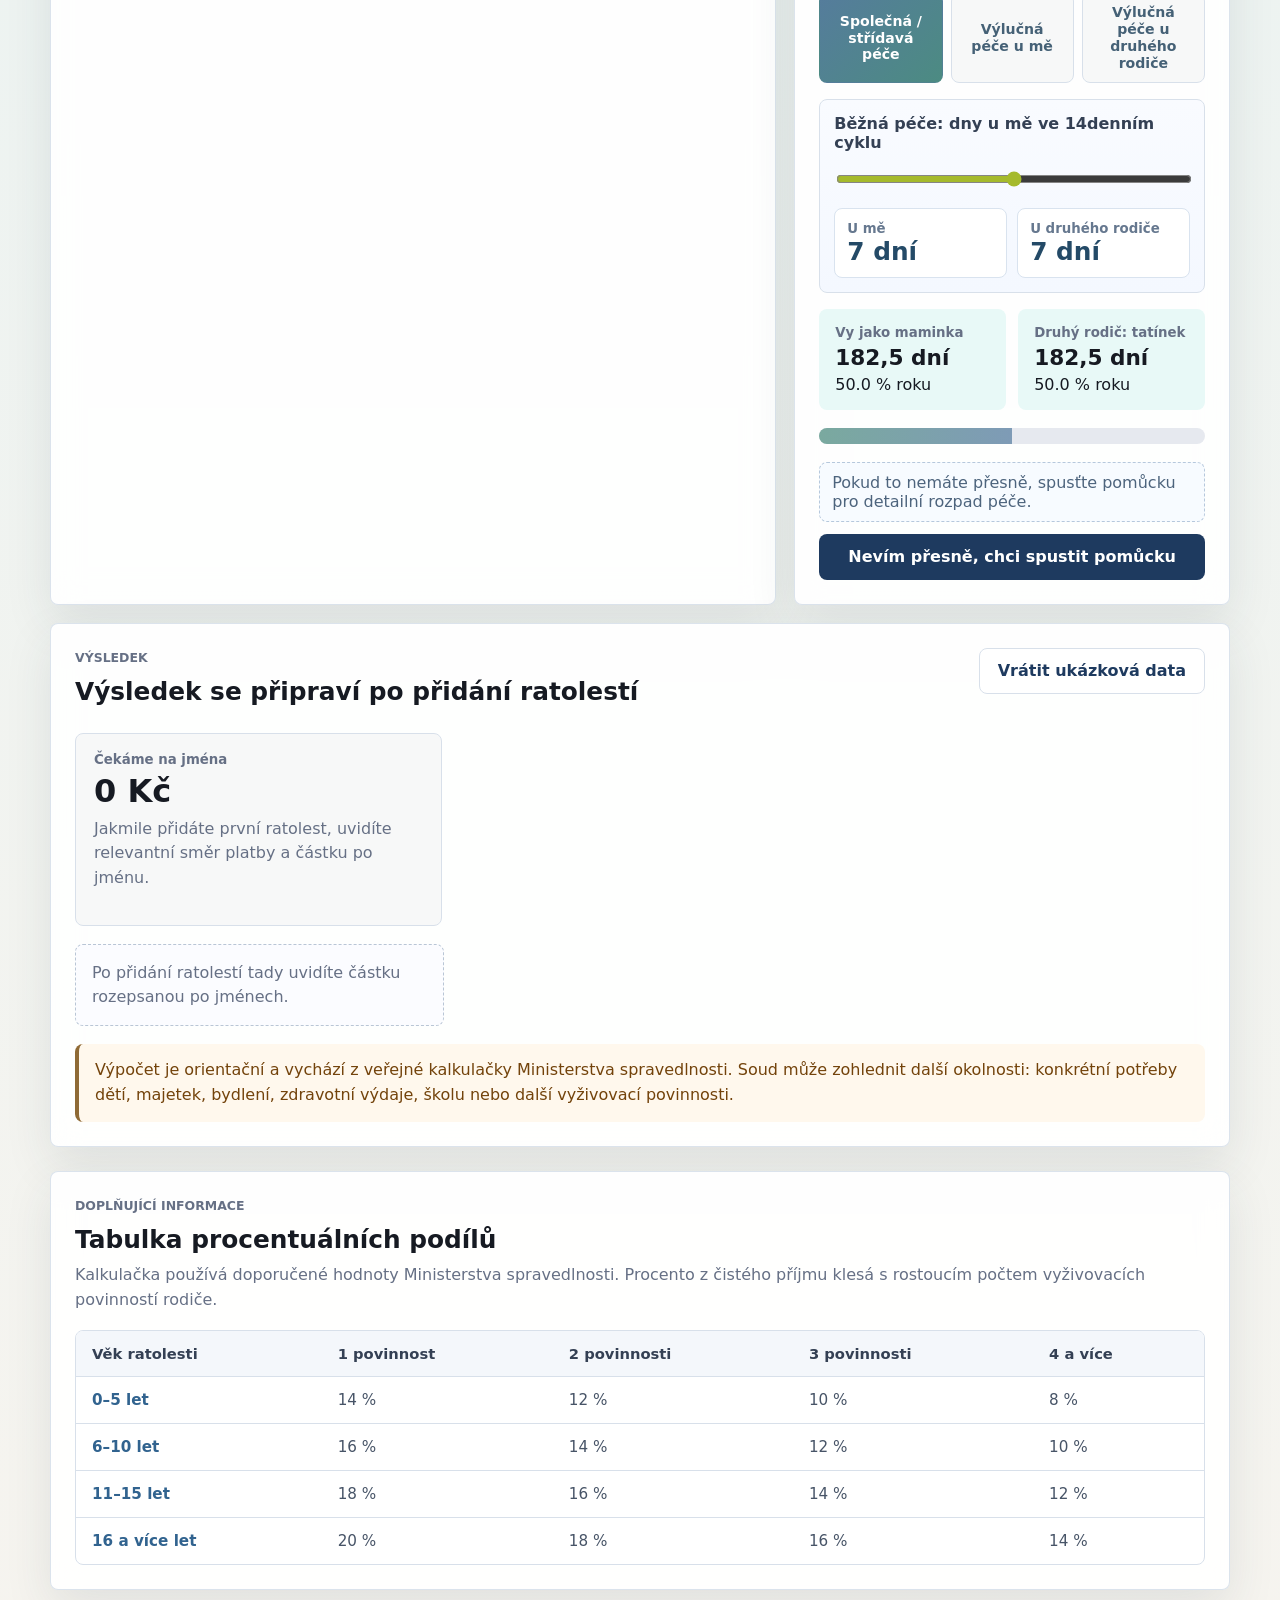
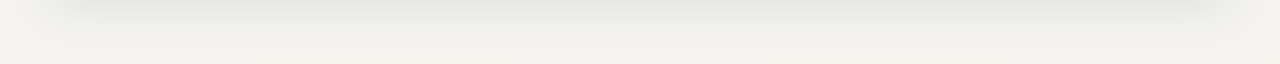
==== commit 845554d6: "feat: complete visual rebrand to Rodicovsky Kompas and add feedback widget" ====
--- a/index.html
+++ b/index.html
@@ -3,25 +3,35 @@
   <head>
     <meta charset="utf-8">
     <meta name="viewport" content="width=device-width, initial-scale=1">
-    <title>Vyzivne.cz | Klidná kalkulačka výživného</title>
+    <title>Rodičovský Kompas | Klidná kalkulačka výživného</title>
     <meta name="description" content="Klidná orientační kalkulačka výživného pro rodiče v Česku. Rychlý odhad podle příjmů, věku ratolestí a rozdělení péče během roku i prázdnin.">
     <meta name="robots" content="index, follow, max-image-preview:large">
+    <meta name="googlebot" content="index, follow, max-image-preview:large, max-snippet:-1, max-video-preview:-1">
     <meta name="theme-color" content="#7DAEA4">
+    <meta name="author" content="Rodičovský Kompas">
+    <meta name="referrer" content="strict-origin-when-cross-origin">
+    <meta name="format-detection" content="telephone=no">
     <link rel="canonical" href="https://vyzivne.vercel.app/">
+    <link rel="alternate" hreflang="cs-CZ" href="https://vyzivne.vercel.app/">
+    <link rel="alternate" hreflang="x-default" href="https://vyzivne.vercel.app/">
+
+    <meta name="google-site-verification" content="REPLACE_WITH_GOOGLE_VERIFICATION_TOKEN">
+    <meta name="seznam-wmt" content="REPLACE_WITH_SEZNAM_VERIFICATION_TOKEN">
 
     <meta property="og:type" content="website">
     <meta property="og:locale" content="cs_CZ">
-    <meta property="og:site_name" content="Vyzivne.cz">
-    <meta property="og:title" content="Vyzivne.cz | Klidná kalkulačka výživného">
+    <meta property="og:site_name" content="Rodičovský Kompas">
+    <meta property="og:title" content="Rodičovský Kompas | Klidná kalkulačka výživného">
     <meta property="og:description" content="Rychlý orientační odhad výživného pro rodiče v Česku. Přehledně podle příjmů, věku ratolestí a péče včetně prázdnin.">
     <meta property="og:url" content="https://vyzivne.vercel.app/">
     <meta property="og:image" content="https://vyzivne.vercel.app/og-image.svg">
     <meta property="og:image:type" content="image/svg+xml">
     <meta property="og:image:width" content="1200">
     <meta property="og:image:height" content="630">
+    <meta property="og:image:alt" content="Rodičovský Kompas - klidná orientační kalkulačka výživného pro rodiče">
 
     <meta name="twitter:card" content="summary_large_image">
-    <meta name="twitter:title" content="Vyzivne.cz | Klidná kalkulačka výživného">
+    <meta name="twitter:title" content="Rodičovský Kompas | Klidná kalkulačka výživného">
     <meta name="twitter:description" content="Orientační kalkulačka výživného pro rodiče v Česku.">
     <meta name="twitter:image" content="https://vyzivne.vercel.app/og-image.svg">
 
@@ -31,38 +41,76 @@
     <script type="application/ld+json">
       {
         "@context": "https://schema.org",
-        "@type": "WebApplication",
-        "name": "Vyzivne.cz",
-        "url": "https://vyzivne.vercel.app/",
-        "applicationCategory": "FinanceApplication",
-        "operatingSystem": "Web",
-        "inLanguage": "cs-CZ",
-        "description": "Klidná orientační kalkulačka výživného pro rodiče v Česku.",
-        "offers": {
-          "@type": "Offer",
-          "price": "0",
-          "priceCurrency": "CZK"
-        }
+        "@graph": [
+          {
+            "@type": "Organization",
+            "@id": "https://vyzivne.vercel.app/#org",
+            "name": "Rodičovský Kompas",
+            "url": "https://vyzivne.vercel.app/",
+            "logo": "https://vyzivne.vercel.app/favicon.svg"
+          },
+          {
+            "@type": "WebSite",
+            "@id": "https://vyzivne.vercel.app/#website",
+            "url": "https://vyzivne.vercel.app/",
+            "name": "Rodičovský Kompas",
+            "inLanguage": "cs-CZ",
+            "publisher": {
+              "@id": "https://vyzivne.vercel.app/#org"
+            }
+          },
+          {
+            "@type": "WebPage",
+            "@id": "https://vyzivne.vercel.app/#webpage",
+            "url": "https://vyzivne.vercel.app/",
+            "name": "Rodičovský Kompas | Klidná kalkulačka výživného",
+            "description": "Klidná orientační kalkulačka výživného pro rodiče v Česku.",
+            "isPartOf": {
+              "@id": "https://vyzivne.vercel.app/#website"
+            },
+            "inLanguage": "cs-CZ"
+          },
+          {
+            "@type": "WebApplication",
+            "@id": "https://vyzivne.vercel.app/#app",
+            "name": "Rodičovský Kompas",
+            "url": "https://vyzivne.vercel.app/",
+            "applicationCategory": "FinanceApplication",
+            "operatingSystem": "Web",
+            "inLanguage": "cs-CZ",
+            "description": "Klidná orientační kalkulačka výživného pro rodiče v Česku.",
+            "offers": {
+              "@type": "Offer",
+              "price": "0",
+              "priceCurrency": "CZK"
+            }
+          }
+        ]
       }
     </script>
-    <link rel="stylesheet" href="styles.css">
+    <link rel="stylesheet" href="styles.css?v=2">
   </head>
   <body>
     <main class="app-shell">
       <header class="brand-header" aria-label="Název aplikace">
         <svg class="brand-logo" viewBox="0 0 64 64" aria-hidden="true">
           <defs>
-            <linearGradient id="brandGradient" x1="0%" y1="0%" x2="100%" y2="100%">
-              <stop offset="0%" stop-color="#7DAEA4"></stop>
-              <stop offset="100%" stop-color="#6F89A8"></stop>
+            <linearGradient id="compassGrad" x1="0%" y1="100%" x2="100%" y2="0%">
+              <stop offset="0%" stop-color="#1e3a5f"></stop>
+              <stop offset="100%" stop-color="#33b8a5"></stop>
             </linearGradient>
+            <filter id="logoGlow" x="-20%" y="-20%" width="140%" height="140%">
+              <feDropShadow dx="0" dy="4" stdDeviation="5" flood-color="#1e3a5f" flood-opacity="0.3"/>
+            </filter>
           </defs>
-          <rect x="6" y="6" width="52" height="52" rx="14" fill="url(#brandGradient)"></rect>
-          <path d="M20 24L32 40L44 24" fill="none" stroke="#FFFFFF" stroke-width="5" stroke-linecap="round" stroke-linejoin="round"></path>
+          <rect x="6" y="6" width="52" height="52" rx="26" fill="url(#compassGrad)" filter="url(#logoGlow)"></rect>
+          <path d="M44 20 L28 28 L36 36 Z" fill="#ffffff"></path>
+          <path d="M20 44 L28 28 L36 36 Z" fill="rgba(255,255,255,0.4)"></path>
+          <circle cx="32" cy="32" r="3" fill="#1e3a5f"></circle>
         </svg>
         <div class="brand-text">
-          <strong>VYZIVNE.CZ</strong>
-          <span>Klidná orientační kalkulačka výživného</span>
+          <strong>RODIČOVSKÝ KOMPAS</strong>
+          <span>Klidná orientační kalkulačka <span class="domain-badge">vyzivne.eu</span></span>
         </div>
       </header>
 
@@ -122,6 +170,7 @@
                 <span>Jen druhého rodiče</span>
               </label>
             </div>
+            <p class="microcopy" style="margin-top: 0.5rem; margin-bottom: 0.75rem; color: #4E6174; line-height: 1.4;">Když ratolest není společná, ovlivňuje to jen vyživovací povinnost u rodiče, kterého je (přičítá se mu jako další vyživovací povinnost).</p>
             <datalist id="czechNameOptions"></datalist>
             <p class="microcopy">Našeptávání používá česká kalendářní jména. Přidat můžete až 3 ratolesti.</p>
             <div id="childTagList" class="child-tags" aria-live="polite"></div>
@@ -251,6 +300,57 @@
         <div id="childResults" class="child-results"></div>
 
         <p class="legal-note">Výpočet je orientační a vychází z veřejné kalkulačky Ministerstva spravedlnosti. Soud může zohlednit další okolnosti: konkrétní potřeby dětí, majetek, bydlení, zdravotní výdaje, školu nebo další vyživovací povinnosti.</p>
+      </section>
+
+      <section class="quick-card table-panel">
+        <div class="section-head">
+          <p class="eyebrow">Doplňující informace</p>
+          <h2>Tabulka procentuálních podílů</h2>
+          <p>Kalkulačka používá doporučené hodnoty Ministerstva spravedlnosti. Procento z čistého příjmu klesá s rostoucím počtem vyživovacích povinností rodiče.</p>
+        </div>
+        <div class="table-responsive">
+          <table class="percentage-table">
+            <thead>
+              <tr>
+                <th>Věk ratolesti</th>
+                <th>1 povinnost</th>
+                <th>2 povinnosti</th>
+                <th>3 povinnosti</th>
+                <th>4 a více</th>
+              </tr>
+            </thead>
+            <tbody>
+              <tr>
+                <td>0–5 let</td>
+                <td>14 %</td>
+                <td>12 %</td>
+                <td>10 %</td>
+                <td>8 %</td>
+              </tr>
+              <tr>
+                <td>6–10 let</td>
+                <td>16 %</td>
+                <td>14 %</td>
+                <td>12 %</td>
+                <td>10 %</td>
+              </tr>
+              <tr>
+                <td>11–15 let</td>
+                <td>18 %</td>
+                <td>16 %</td>
+                <td>14 %</td>
+                <td>12 %</td>
+              </tr>
+              <tr>
+                <td>16 a více let</td>
+                <td>20 %</td>
+                <td>18 %</td>
+                <td>16 %</td>
+                <td>14 %</td>
+              </tr>
+            </tbody>
+          </table>
+        </div>
       </section>
     </main>
 
@@ -339,7 +439,30 @@
       <strong id="boostTitle">Hotovo</strong>
       <span id="boostText">Výsledek je zase o něco jasnější.</span>
     </div>
-    <div id="confettiLayer" class="confetti-layer" aria-hidden="true"></div>
+    <div class="feedback-widget">
+      <div id="feedbackPopover" class="feedback-popover">
+        <div class="feedback-header">
+          <strong>Zpětná vazba</strong>
+          <button id="feedbackClose" class="icon-button" aria-label="Zavřít">×</button>
+        </div>
+        <div class="feedback-body">
+          <p>Máte nápad na zlepšení nebo jste objevili chybu? Napište nám (klidně anonymně).</p>
+          <form id="feedbackForm" action="https://formspree.io/f/xjglvarb" method="POST">
+            <textarea name="message" placeholder="Váš nápad, připomínka nebo chyba..." required></textarea>
+            <input type="email" name="email" placeholder="Váš e-mail (volitelné, pro odpověď)">
+            <button type="submit" class="feedback-submit">Odeslat anonymně</button>
+          </form>
+          <div id="feedbackSuccess" hidden>
+            Děkujeme za zpětnou vazbu!
+          </div>
+        </div>
+      </div>
+      <button id="feedbackToggle" class="feedback-button" aria-label="Zpětná vazba" aria-expanded="true">
+        <svg viewBox="0 0 24 24" fill="none" stroke="currentColor" stroke-width="2" stroke-linecap="round" stroke-linejoin="round">
+          <path d="M21 11.5a8.38 8.38 0 0 1-.9 3.8 8.5 8.5 0 0 1-7.6 4.7 8.38 8.38 0 0 1-3.8-.9L3 21l1.9-5.7a8.38 8.38 0 0 1-.9-3.8 8.5 8.5 0 0 1 4.7-7.6 8.38 8.38 0 0 1 3.8-.9h.5a8.48 8.48 0 0 1 8 8v.5z"></path>
+        </svg>
+      </button>
+    </div>
 
     <script src="app.js"></script>
   </body>
--- a/styles.css
+++ b/styles.css
@@ -4,13 +4,13 @@
   --line: #d8e0ea;
   --soft: #f4f7fb;
   --panel: #ffffff;
-  --blue: #31638f;
-  --blue-dark: #224763;
-  --teal: #4d8c83;
-  --teal-dark: #356f67;
+  --blue: #1e3a5f;
+  --blue-dark: #12243d;
+  --teal: #33b8a5;
+  --teal-dark: #248c7c;
   --pink: #8b5d77;
   --amber: #8f6a35;
-  --sage: #edf5f2;
+  --sage: #e8f9f7;
   --shadow: 0 18px 48px rgba(38, 54, 71, 0.1);
 }
 
@@ -125,34 +125,61 @@
 .brand-header {
   display: flex;
   align-items: center;
-  gap: 12px;
-  margin-bottom: 18px;
-  padding: 10px 12px;
-  border: 1px solid rgba(216, 224, 234, 0.9);
-  border-radius: 8px;
-  background: rgba(255, 255, 255, 0.94);
+  gap: 16px;
+  margin-bottom: 24px;
+  padding: 12px 24px;
+  border: 1px solid rgba(255, 255, 255, 0.7);
+  border-radius: 999px;
+  background: rgba(255, 255, 255, 0.75);
+  box-shadow: 0 8px 32px rgba(38, 54, 71, 0.06), inset 0 2px 0 rgba(255, 255, 255, 0.8);
+  backdrop-filter: blur(20px);
+  -webkit-backdrop-filter: blur(20px);
+  transition: transform 0.3s ease, box-shadow 0.3s ease;
+}
+
+.brand-header:hover {
+  transform: translateY(-2px);
+  box-shadow: 0 12px 40px rgba(38, 54, 71, 0.08), inset 0 2px 0 rgba(255, 255, 255, 0.9);
 }
 
 .brand-text {
-  display: grid;
-  line-height: 1.15;
+  display: flex;
+  flex-direction: column;
+  line-height: 1.2;
 }
 
 .brand-logo {
-  width: 34px;
-  height: 34px;
+  width: 44px;
+  height: 44px;
   flex: 0 0 auto;
 }
 
 .brand-text strong {
-  color: #2f4f65;
-  font-size: 0.95rem;
-  letter-spacing: 0.04em;
+  background: linear-gradient(135deg, #1e3a5f 0%, #33b8a5 100%);
+  -webkit-background-clip: text;
+  -webkit-text-fill-color: transparent;
+  font-size: 1.15rem;
+  font-weight: 900;
+  letter-spacing: -0.01em;
 }
 
 .brand-text span {
-  color: #6b7788;
-  font-size: 0.82rem;
+  color: #64748B;
+  font-size: 0.85rem;
+  font-weight: 500;
+}
+
+.domain-badge {
+  display: inline-block;
+  margin-left: 6px;
+  padding: 3px 8px;
+  border-radius: 6px;
+  background: #e8f9f7;
+  color: #248c7c;
+  font-weight: 800;
+  font-size: 0.72rem;
+  letter-spacing: 0.03em;
+  vertical-align: middle;
 }
 
 .hero {
@@ -758,6 +785,57 @@
   color: #73430b;
 }
 
+/* --- Percentage Table --- */
+.table-panel {
+  margin-top: 24px;
+}
+
+.table-responsive {
+  overflow-x: auto;
+  border-radius: 8px;
+  border: 1px solid var(--line);
+  background: #ffffff;
+}
+
+.percentage-table {
+  width: 100%;
+  border-collapse: collapse;
+  text-align: left;
+  font-variant-numeric: tabular-nums;
+  white-space: nowrap;
+}
+
+.percentage-table th,
+.percentage-table td {
+  padding: 14px 16px;
+  border-bottom: 1px solid var(--line);
+}
+
+.percentage-table th {
+  background: #f4f7fb;
+  color: #344054;
+  font-weight: 800;
+  font-size: 0.92rem;
+}
+
+.percentage-table td {
+  color: #475467;
+  font-size: 0.95rem;
+}
+
+.percentage-table tbody tr:last-child td {
+  border-bottom: none;
+}
+
+.percentage-table tbody tr:hover td {
+  background: #fbfcff;
+}
+
+.percentage-table td:first-child {
+  font-weight: 700;
+  color: #31638f;
+}
+
 .modal-overlay {
   position: fixed;
   inset: 0;
@@ -966,6 +1044,164 @@
     transform: scale(1);
     box-shadow: var(--shadow);
   }
+}
+
+/* --- Feedback Widget --- */
+.feedback-widget {
+  position: fixed;
+  bottom: 24px;
+  right: 24px;
+  z-index: 50;
+  display: flex;
+  flex-direction: column;
+  align-items: flex-end;
+  gap: 16px;
+}
+
+.feedback-button {
+  display: flex;
+  align-items: center;
+  justify-content: center;
+  width: 60px;
+  height: 60px;
+  padding: 0;
+  border-radius: 50%;
+  background: var(--teal);
+  color: #ffffff;
+  box-shadow: 0 10px 24px rgba(30, 58, 95, 0.25);
+  transition: transform 0.2s ease, background 0.2s ease;
+}
+
+.feedback-button:hover {
+  transform: scale(1.05);
+  background: var(--teal-dark);
+}
+
+.feedback-button svg {
+  width: 28px;
+  height: 28px;
+}
+
+.feedback-popover {
+  width: 320px;
+  max-width: calc(100vw - 48px);
+  background: #ffffff;
+  border: 1px solid var(--line);
+  border-radius: 12px;
+  box-shadow: 0 20px 40px rgba(30, 58, 95, 0.15);
+  overflow: hidden;
+  transform-origin: bottom right;
+  animation: popIn 0.3s cubic-bezier(0.175, 0.885, 0.32, 1.275) forwards;
+}
+
+.feedback-popover[hidden] {
+  display: none;
+}
+
+@keyframes popIn {
+  from { opacity: 0; transform: scale(0.9) translateY(10px); }
+  to { opacity: 1; transform: scale(1) translateY(0); }
+}
+
+.feedback-header {
+  display: flex;
+  align-items: center;
+  justify-content: space-between;
+  padding: 16px;
+  background: var(--soft);
+  border-bottom: 1px solid var(--line);
+}
+
+.feedback-header strong {
+  color: var(--blue);
+  font-size: 1.05rem;
+  font-weight: 800;
+}
+
+.feedback-header .icon-button {
+  width: 32px;
+  min-height: 32px;
+  border-radius: 50%;
+  font-size: 1.2rem;
+  background: transparent;
+  color: var(--muted);
+}
+
+.feedback-header .icon-button:hover {
+  background: #e6edf4;
+  color: var(--ink);
+}
+
+.feedback-body {
+  padding: 20px 16px;
+}
+
+.feedback-body p {
+  margin-bottom: 16px;
+  font-size: 0.95rem;
+  line-height: 1.5;
+  color: #475467;
+}
+
+#feedbackForm {
+  display: flex;
+  flex-direction: column;
+  gap: 10px;
+}
+
+#feedbackForm textarea {
+  width: 100%;
+  min-height: 80px;
+  padding: 10px 12px;
+  border: 1px solid var(--line);
+  border-radius: 8px;
+  font-family: inherit;
+  font-size: 0.9rem;
+  resize: vertical;
+}
+
+#feedbackForm input[type="email"] {
+  width: 100%;
+  min-height: 40px;
+  padding: 10px 12px;
+  border: 1px solid var(--line);
+  border-radius: 8px;
+  font-size: 0.9rem;
+}
+
+#feedbackForm textarea:focus,
+#feedbackForm input[type="email"]:focus {
+  outline: 2px solid rgba(51, 184, 165, 0.4);
+  border-color: var(--teal);
+}
+
+.feedback-submit {
+  display: flex;
+  align-items: center;
+  justify-content: center;
+  width: 100%;
+  min-height: 44px;
+  background: var(--teal);
+  color: #ffffff;
+  font-weight: 800;
+  border-radius: 8px;
+  border: none;
+  cursor: pointer;
+  transition: background 0.2s ease;
+}
+
+.feedback-submit:hover {
+  background: var(--teal-dark);
+}
+
+#feedbackSuccess {
+  margin-top: 10px;
+  padding: 12px;
+  background: var(--sage);
+  color: var(--teal-dark);
+  border-radius: 8px;
+  text-align: center;
+  font-weight: 700;
 }
 
 @media (prefers-reduced-motion: reduce) {
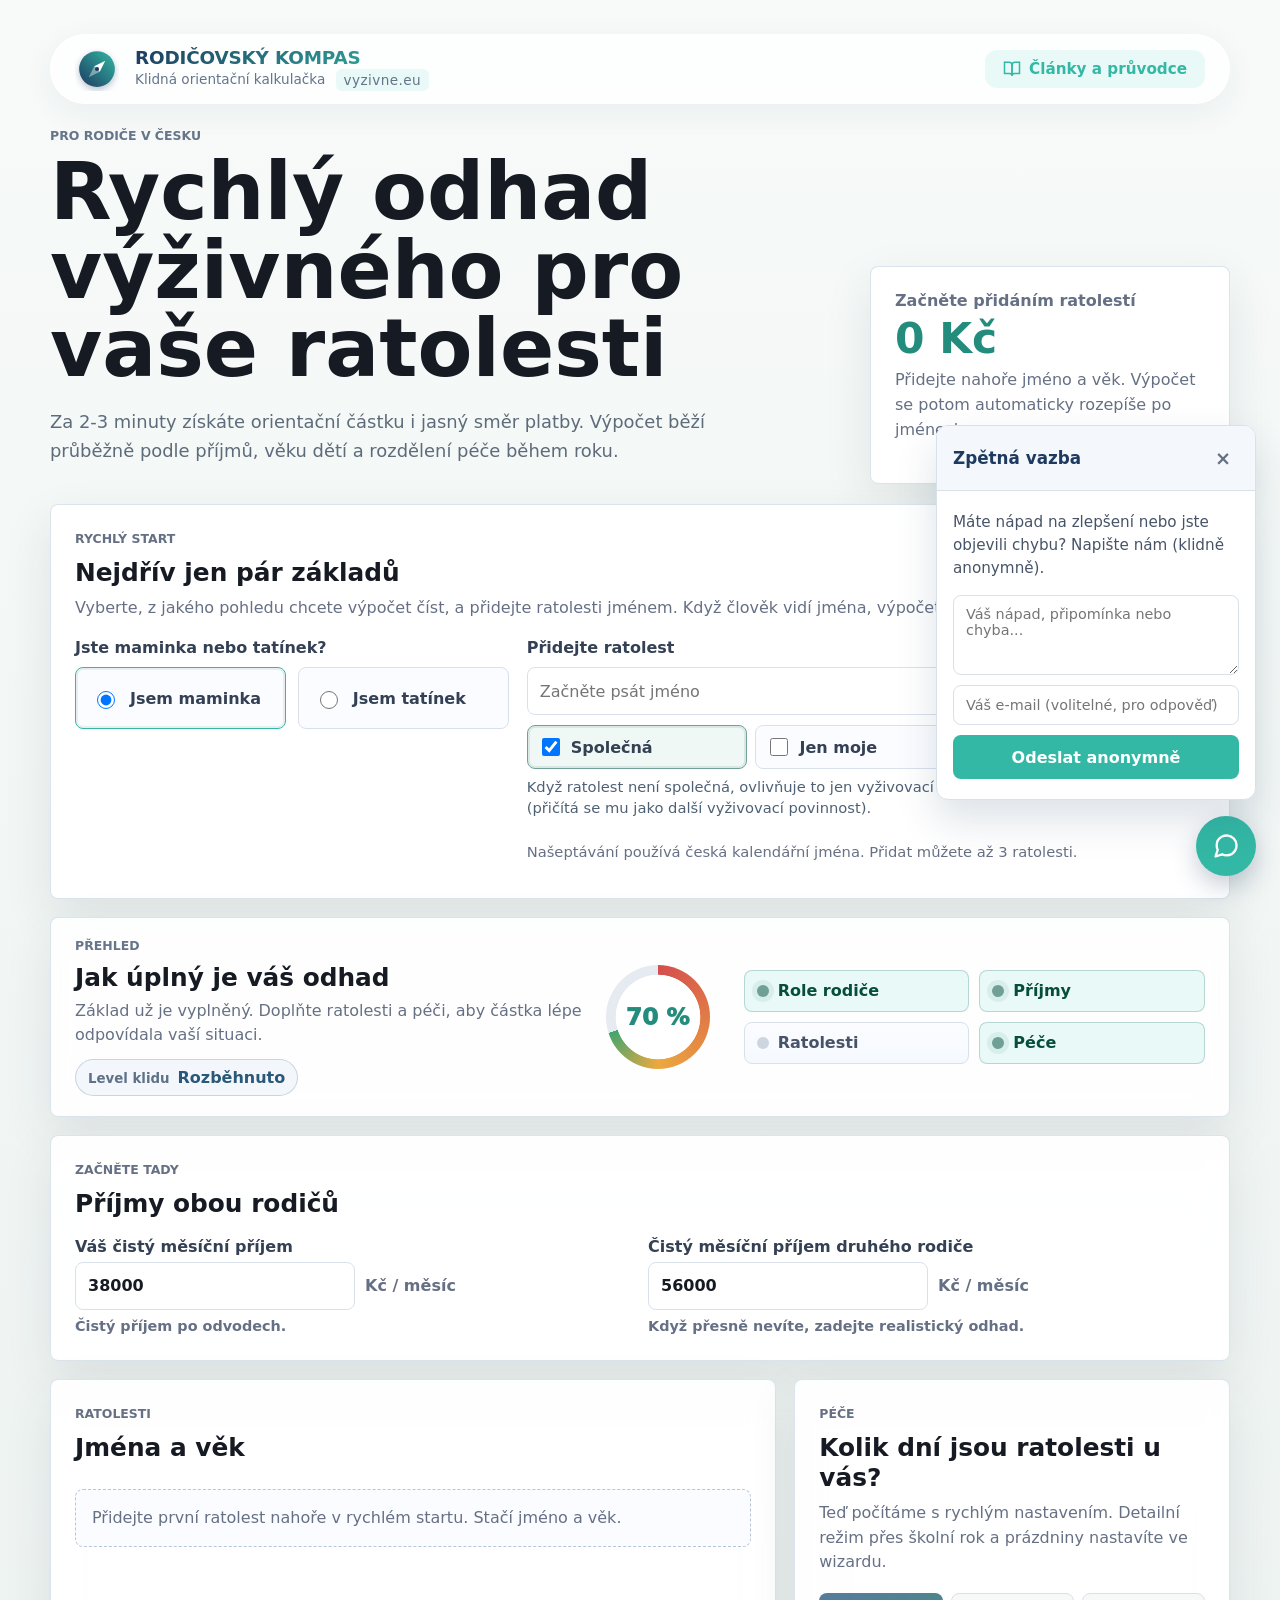
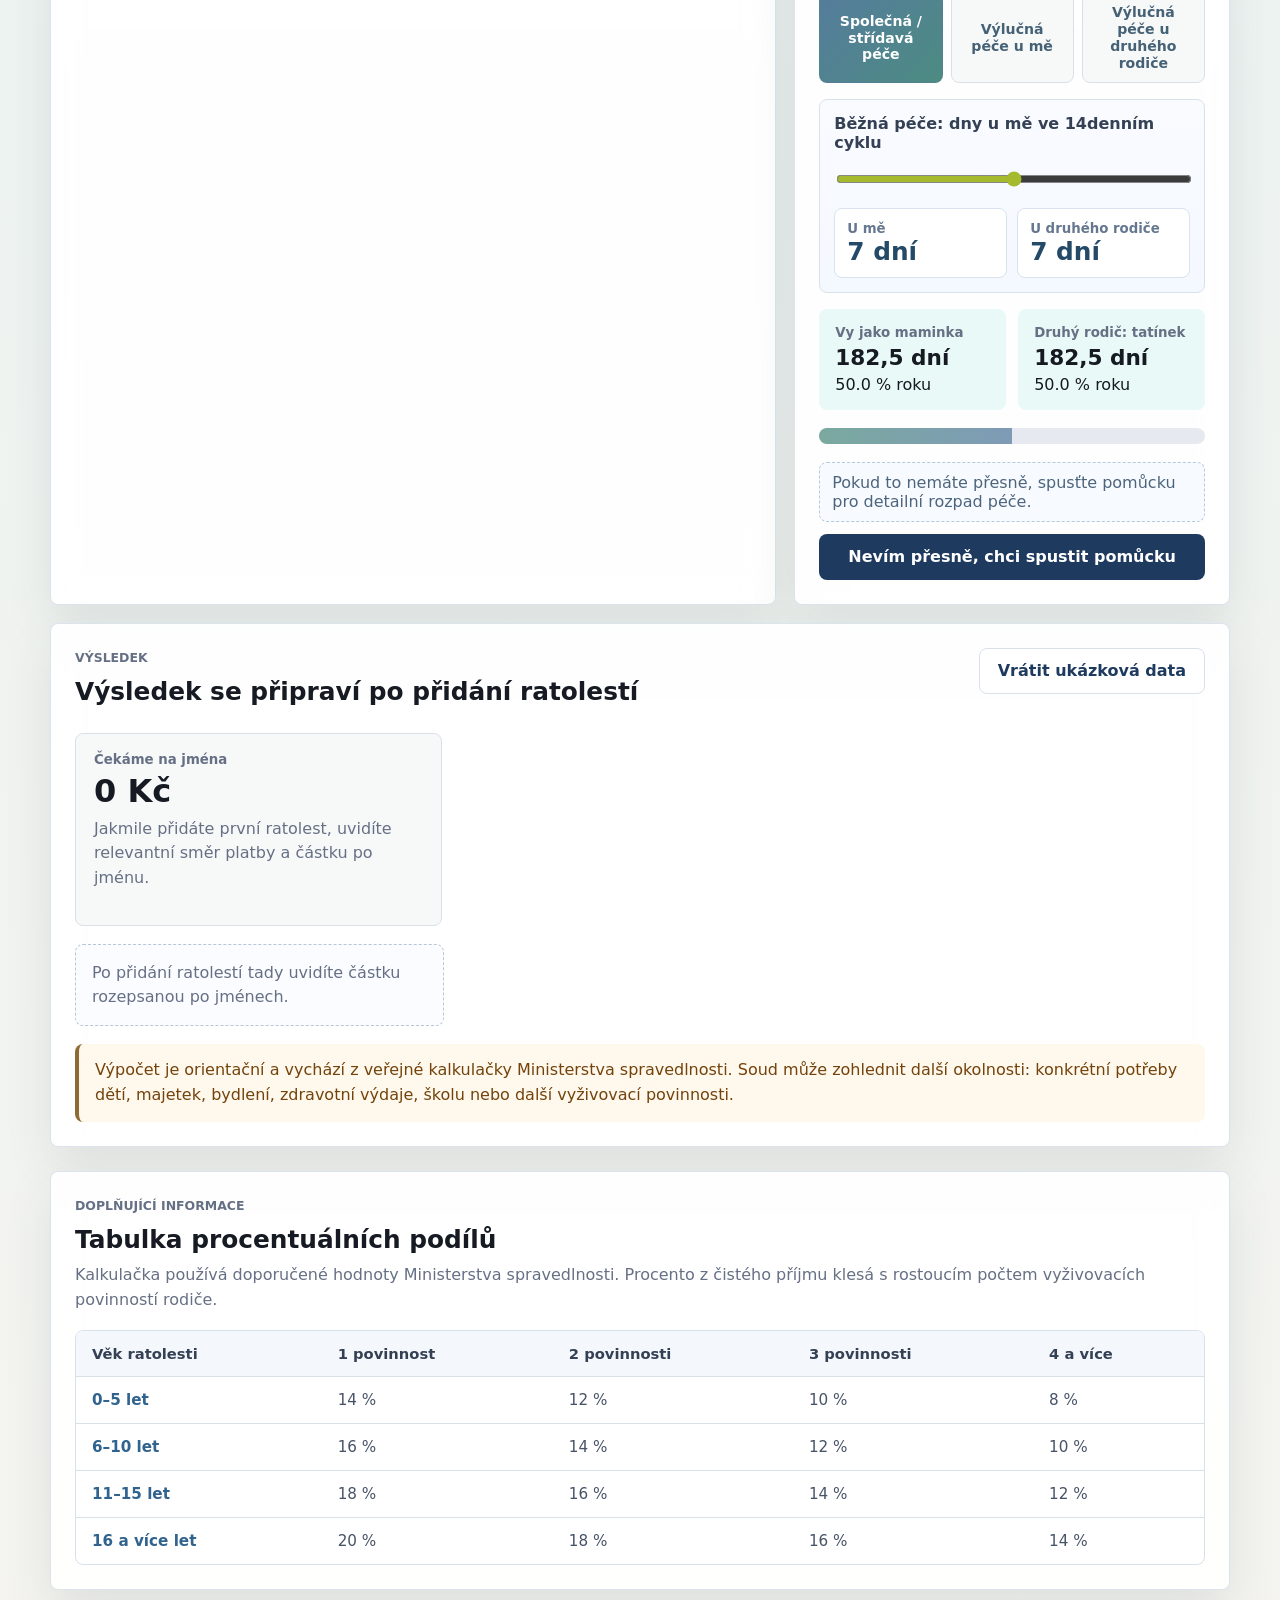
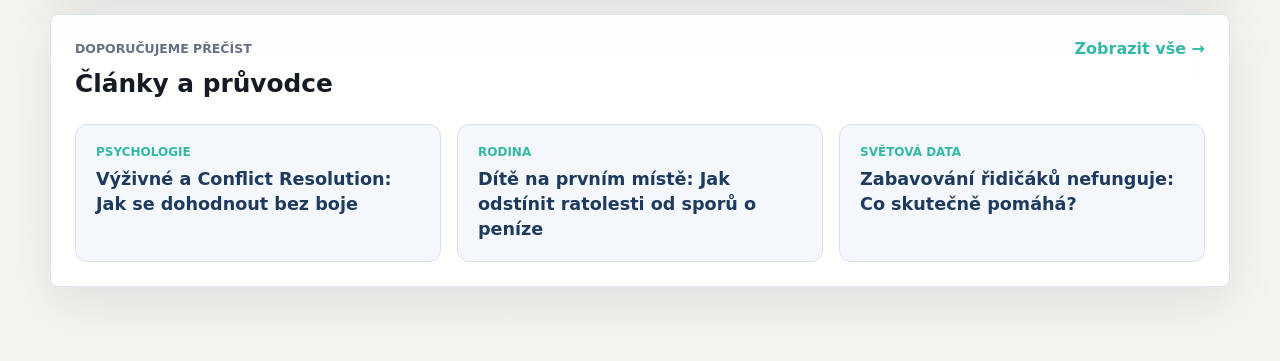
==== commit 31437e67: "feat: finish implementation plan, add blog preview to homepage, update SPEC.md" ====
--- a/index.html
+++ b/index.html
@@ -11,20 +11,20 @@
     <meta name="author" content="Rodičovský Kompas">
     <meta name="referrer" content="strict-origin-when-cross-origin">
     <meta name="format-detection" content="telephone=no">
-    <link rel="canonical" href="https://vyzivne.vercel.app/">
-    <link rel="alternate" hreflang="cs-CZ" href="https://vyzivne.vercel.app/">
-    <link rel="alternate" hreflang="x-default" href="https://vyzivne.vercel.app/">
+    <link rel="canonical" href="https://vyzivne.eu/">
+    <link rel="alternate" hreflang="cs-CZ" href="https://vyzivne.eu/">
+    <link rel="alternate" hreflang="x-default" href="https://vyzivne.eu/">
 
     <meta name="google-site-verification" content="REPLACE_WITH_GOOGLE_VERIFICATION_TOKEN">
-    <meta name="seznam-wmt" content="REPLACE_WITH_SEZNAM_VERIFICATION_TOKEN">
+    <meta name="seznam-wmt" content="Ko6hzw7xihaqEA2vluFR1QDgMfDdG8L6" />
 
     <meta property="og:type" content="website">
     <meta property="og:locale" content="cs_CZ">
     <meta property="og:site_name" content="Rodičovský Kompas">
     <meta property="og:title" content="Rodičovský Kompas | Klidná kalkulačka výživného">
     <meta property="og:description" content="Rychlý orientační odhad výživného pro rodiče v Česku. Přehledně podle příjmů, věku ratolestí a péče včetně prázdnin.">
-    <meta property="og:url" content="https://vyzivne.vercel.app/">
-    <meta property="og:image" content="https://vyzivne.vercel.app/og-image.svg">
+    <meta property="og:url" content="https://vyzivne.eu/">
+    <meta property="og:image" content="https://vyzivne.eu/og-image.svg">
     <meta property="og:image:type" content="image/svg+xml">
     <meta property="og:image:width" content="1200">
     <meta property="og:image:height" content="630">
@@ -33,7 +33,7 @@
     <meta name="twitter:card" content="summary_large_image">
     <meta name="twitter:title" content="Rodičovský Kompas | Klidná kalkulačka výživného">
     <meta name="twitter:description" content="Orientační kalkulačka výživného pro rodiče v Česku.">
-    <meta name="twitter:image" content="https://vyzivne.vercel.app/og-image.svg">
+    <meta name="twitter:image" content="https://vyzivne.eu/og-image.svg">
 
     <link rel="icon" type="image/svg+xml" href="/favicon.svg">
     <link rel="apple-touch-icon" href="/favicon.svg">
@@ -44,37 +44,37 @@
         "@graph": [
           {
             "@type": "Organization",
-            "@id": "https://vyzivne.vercel.app/#org",
+            "@id": "https://vyzivne.eu/#org",
             "name": "Rodičovský Kompas",
-            "url": "https://vyzivne.vercel.app/",
-            "logo": "https://vyzivne.vercel.app/favicon.svg"
+            "url": "https://vyzivne.eu/",
+            "logo": "https://vyzivne.eu/favicon.svg"
           },
           {
             "@type": "WebSite",
-            "@id": "https://vyzivne.vercel.app/#website",
-            "url": "https://vyzivne.vercel.app/",
+            "@id": "https://vyzivne.eu/#website",
+            "url": "https://vyzivne.eu/",
             "name": "Rodičovský Kompas",
             "inLanguage": "cs-CZ",
             "publisher": {
-              "@id": "https://vyzivne.vercel.app/#org"
+              "@id": "https://vyzivne.eu/#org"
             }
           },
           {
             "@type": "WebPage",
-            "@id": "https://vyzivne.vercel.app/#webpage",
-            "url": "https://vyzivne.vercel.app/",
+            "@id": "https://vyzivne.eu/#webpage",
+            "url": "https://vyzivne.eu/",
             "name": "Rodičovský Kompas | Klidná kalkulačka výživného",
             "description": "Klidná orientační kalkulačka výživného pro rodiče v Česku.",
             "isPartOf": {
-              "@id": "https://vyzivne.vercel.app/#website"
+              "@id": "https://vyzivne.eu/#website"
             },
             "inLanguage": "cs-CZ"
           },
           {
             "@type": "WebApplication",
-            "@id": "https://vyzivne.vercel.app/#app",
+            "@id": "https://vyzivne.eu/#app",
             "name": "Rodičovský Kompas",
-            "url": "https://vyzivne.vercel.app/",
+            "url": "https://vyzivne.eu/",
             "applicationCategory": "FinanceApplication",
             "operatingSystem": "Web",
             "inLanguage": "cs-CZ",
@@ -89,6 +89,7 @@
       }
     </script>
     <link rel="stylesheet" href="styles.css?v=2">
+    <script defer src="/_vercel/insights/script.js"></script>
   </head>
   <body>
     <main class="app-shell">
@@ -112,6 +113,10 @@
           <strong>RODIČOVSKÝ KOMPAS</strong>
           <span>Klidná orientační kalkulačka <span class="domain-badge">vyzivne.eu</span></span>
         </div>
+        <a href="clanky.html" class="nav-blog-link" style="margin-left: auto; text-decoration: none; color: var(--teal); font-weight: 800; background: #e8f9f7; padding: 10px 18px; border-radius: 12px; font-size: 0.95rem; display: flex; align-items: center; gap: 8px; transition: background 0.2s;">
+          <svg viewBox="0 0 24 24" fill="none" stroke="currentColor" stroke-width="2" style="width: 18px; height: 18px;"><path d="M2 3h6a4 4 0 0 1 4 4v14a3 3 0 0 0-3-3H2z"/><path d="M22 3h-6a4 4 0 0 0-4 4v14a3 3 0 0 1 3-3h7z"/></svg>
+          Články a průvodce
+        </a>
       </header>
 
       <section class="hero">
@@ -352,6 +357,30 @@
           </table>
         </div>
       </section>
+
+      <section class="quick-card blog-preview-panel" aria-labelledby="blogPreviewTitle">
+        <div class="section-head inline">
+          <div>
+            <p class="eyebrow">Doporučujeme přečíst</p>
+            <h2 id="blogPreviewTitle">Články a průvodce</h2>
+          </div>
+          <a href="clanky.html" class="ghost-link" style="color: var(--teal); font-weight: 700; text-decoration: none;">Zobrazit vše →</a>
+        </div>
+        <div class="blog-preview-grid">
+          <a href="clanek-2-conflict-resolution.html" class="preview-card">
+            <span class="preview-tag">Psychologie</span>
+            <h3>Výživné a Conflict Resolution: Jak se dohodnout bez boje</h3>
+          </a>
+          <a href="clanek-3-dite-na-prvnim-miste.html" class="preview-card">
+            <span class="preview-tag">Rodina</span>
+            <h3>Dítě na prvním místě: Jak odstínit ratolesti od sporů o peníze</h3>
+          </a>
+          <a href="clanek-4-zabavovani-ridicaku-nefunguje.html" class="preview-card">
+            <span class="preview-tag">Světová data</span>
+            <h3>Zabavování řidičáků nefunguje: Co skutečně pomáhá?</h3>
+          </a>
+        </div>
+      </section>
     </main>
 
     <div id="wizardOverlay" class="modal-overlay" hidden>
--- a/styles.css
+++ b/styles.css
@@ -1279,3 +1279,53 @@
     width: 100%;
   }
 }
+
+/* --- Blog Preview Panel --- */
+.blog-preview-panel {
+  margin-top: 24px;
+}
+
+.blog-preview-grid {
+  display: grid;
+  grid-template-columns: 1fr;
+  gap: 16px;
+  margin-top: 16px;
+}
+
+@media (min-width: 768px) {
+  .blog-preview-grid {
+    grid-template-columns: repeat(3, 1fr);
+  }
+}
+
+.preview-card {
+  display: flex;
+  flex-direction: column;
+  padding: 20px;
+  background: var(--soft, #f4f7fb);
+  border-radius: 12px;
+  text-decoration: none;
+  color: inherit;
+  transition: transform 0.2s, box-shadow 0.2s;
+  border: 1px solid var(--line);
+}
+
+.preview-card:hover {
+  transform: translateY(-2px);
+  box-shadow: 0 8px 24px rgba(30, 58, 95, 0.08);
+}
+
+.preview-tag {
+  font-size: 0.75rem;
+  font-weight: 800;
+  color: var(--teal);
+  text-transform: uppercase;
+  margin-bottom: 8px;
+}
+
+.preview-card h3 {
+  font-size: 1.1rem;
+  margin: 0;
+  color: var(--blue);
+  line-height: 1.4;
+}
